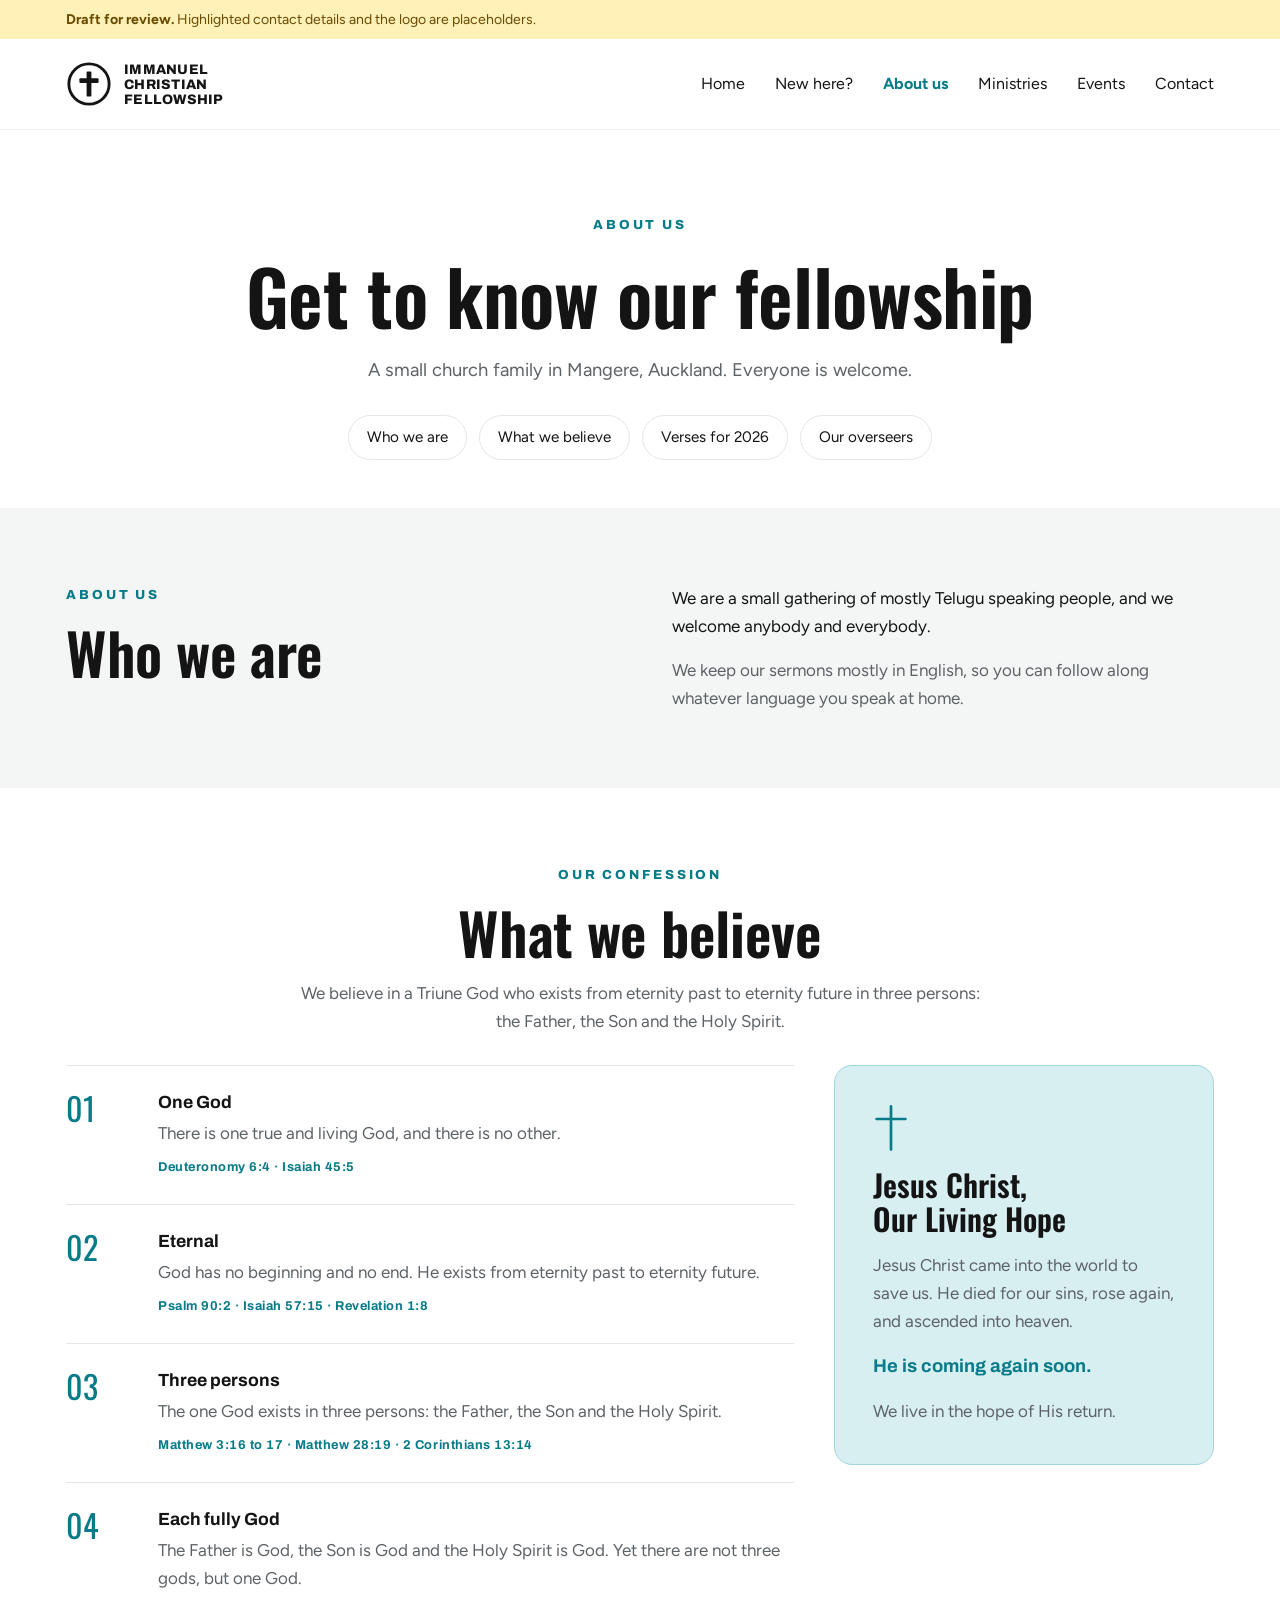
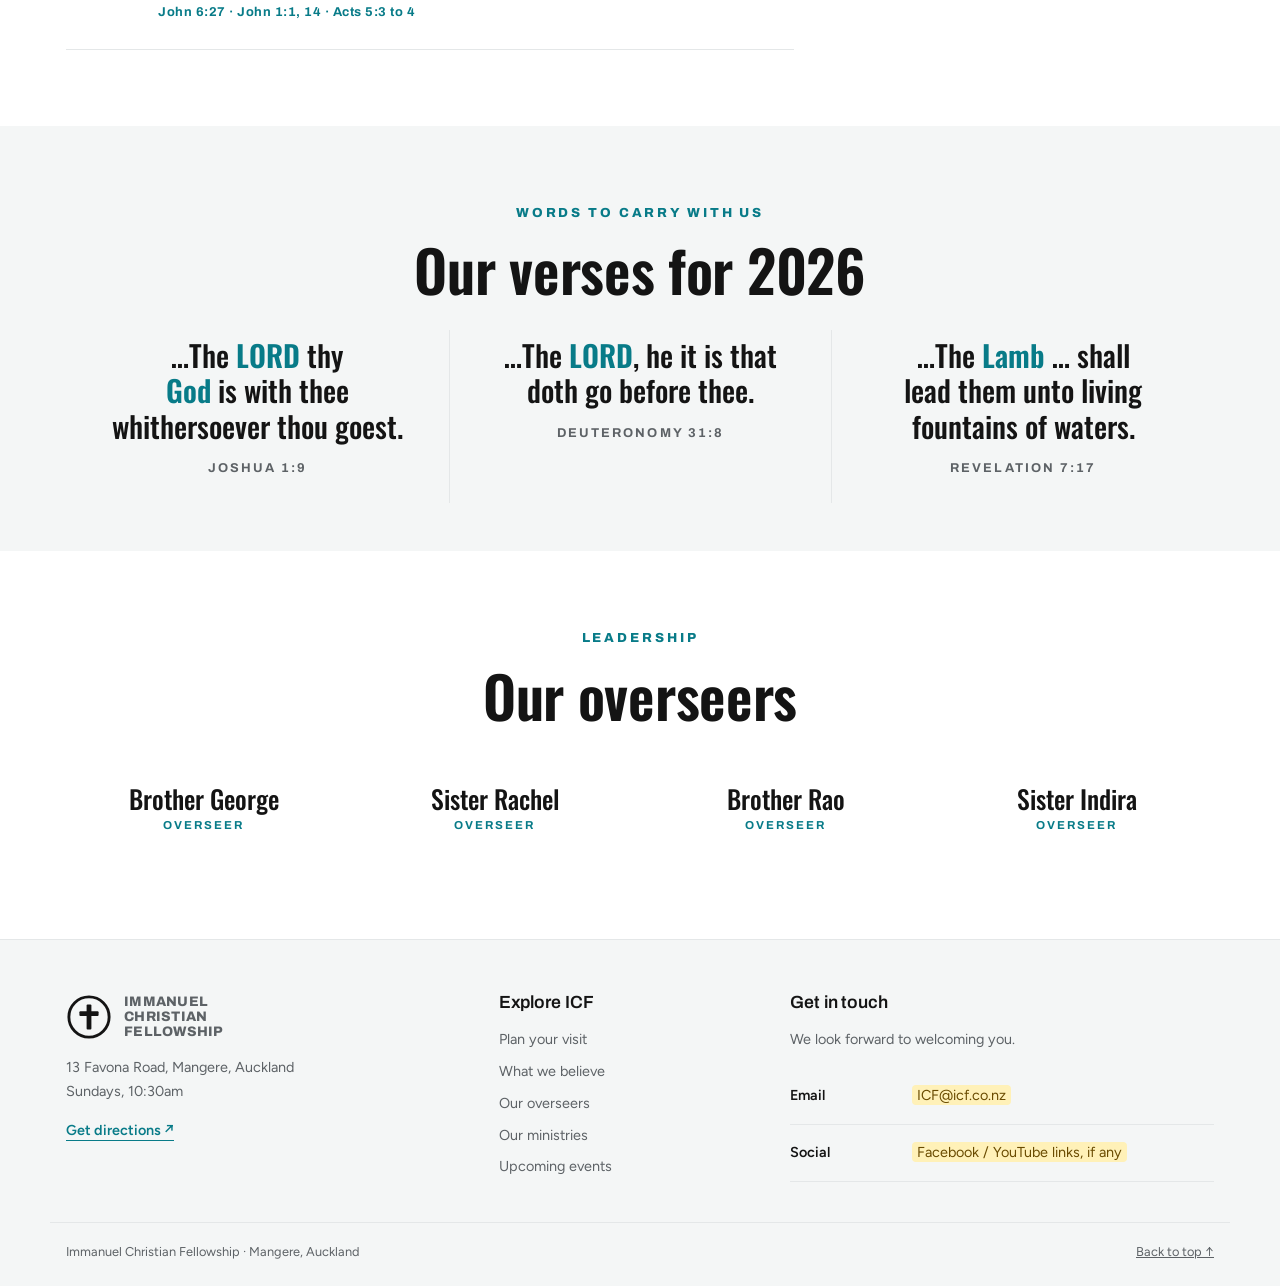
==== about.html @ ec0eaf8a "Split the site into five pages" ====
<!doctype html>
<html lang="en"><head><meta charset="utf-8"><meta name="viewport" content="width=device-width, initial-scale=1, viewport-fit=cover">
<meta name="robots" content="noindex, nofollow"><title>About us | Immanuel Christian Fellowship</title><meta name="description" content="Get to know Immanuel Christian Fellowship, our beliefs, our hope in Jesus Christ, and our overseers.">
<meta name="theme-color" content="#ffffff"><link rel="preconnect" href="https://fonts.googleapis.com">
<link rel="preconnect" href="https://fonts.gstatic.com" crossorigin>
<link rel="stylesheet" href="https://fonts.googleapis.com/css2?family=Oswald:wght@500;600&family=Archivo:wght@500;700;800&family=Figtree:wght@400;500;600&display=swap">
<link rel="stylesheet" href="assets/styles.css">
<script src="assets/site-config.js" defer></script><script src="assets/events.js" defer></script><script src="assets/site.js" defer></script>
</head><body id="top" data-page="about.html"><a class="skip-link" href="#main-content">Skip to content</a>
<div class="draft" data-draft><div class="wrap"><strong>Draft for review.</strong> Highlighted contact details and the logo are placeholders.</div></div>
<header class="site"><div class="wrap"><div class="bar"><a class="brand" href="index.html" aria-label="Immanuel Christian Fellowship home">
        <!-- EDIT: placeholder logo, replace with the church's real logo -->
        <svg viewBox="0 0 48 48" aria-hidden="true">
          <circle cx="24" cy="24" r="21" fill="none" stroke="#141414" stroke-width="3"/>
          <rect x="21.5" y="11" width="5" height="26" rx="1" fill="#141414"/>
          <rect x="14" y="18" width="20" height="5" rx="1" fill="#141414"/>
        </svg>
        <span class="wordmark">Immanuel<br>Christian<br>Fellowship</span>
      </a>
<nav class="main" aria-label="Main"><ul><li><a href="index.html">Home</a></li><li><a href="visit.html">New here?</a></li><li><a href="about.html" aria-current="page">About us</a></li><li><a href="ministries.html">Ministries</a></li><li><a href="events.html">Events</a></li><li><a href="#contact">Contact</a></li></ul></nav>
<button class="menu-btn" id="menu-btn" aria-expanded="false" aria-controls="mobile-nav" aria-label="Open menu"><span></span><span></span></button>
</div><nav class="mobile-nav" id="mobile-nav" aria-label="Mobile navigation" hidden><ul><li><a href="index.html">Home</a></li><li><a href="visit.html">New here?</a></li><li><a href="about.html" aria-current="page">About us</a></li><li><a href="ministries.html">Ministries</a></li><li><a href="events.html">Events</a></li><li><a href="#contact">Contact</a></li></ul></nav></div></header><main id="main-content" tabindex="-1"><section class="page-intro"><div class="wrap center"><span class="label">About us</span><h1>Get to know our fellowship</h1><p class="lede">A small church family in Mangere, Auckland. Everyone is welcome.</p><nav class="section-nav" aria-label="On this page"><a href="#about">Who we are</a><a href="#beliefs">What we believe</a><a href="#verses">Verses for 2026</a><a href="#overseers">Our overseers</a></nav></div></section><section class="block soft" id="about">
    <div class="wrap">
      <div class="split">
        <div class="head">
          <span class="label">About us</span>
          <h2>Who we are</h2>
        </div>
        <div class="stack">
          <p>We are a small gathering of mostly Telugu speaking people, and we welcome anybody and everybody.</p>
          <p class="muted">We keep our sermons mostly in English, so you can follow along whatever language you speak at home.</p>
        </div>
      </div>
    </div>
  </section><section class="block" id="beliefs">
    <div class="wrap">
      <div class="head center">
        <span class="label">Our confession</span>
        <h2>What we believe</h2>
        <p class="muted">We believe in a Triune God who exists from eternity past to eternity future in three persons: the Father, the Son and the Holy Spirit.</p>
      </div>
      <!-- EDIT: church leaders to review the wording and verses. Add further articles as new <li> items. -->
      <div class="beliefs-grid">
        <ol class="confession">
          <li><h3>One God</h3><p>There is one true and living God, and there is no other.</p><span class="refs">Deuteronomy 6:4 · Isaiah 45:5</span></li>
          <li><h3>Eternal</h3><p>God has no beginning and no end. He exists from eternity past to eternity future.</p><span class="refs">Psalm 90:2 · Isaiah 57:15 · Revelation 1:8</span></li>
          <li><h3>Three persons</h3><p>The one God exists in three persons: the Father, the Son and the Holy Spirit.</p><span class="refs">Matthew 3:16 to 17 · Matthew 28:19 · 2 Corinthians 13:14</span></li>
          <li><h3>Each fully God</h3><p>The Father is God, the Son is God and the Holy Spirit is God. Yet there are not three gods, but one God.</p><span class="refs">John 6:27 · John 1:1, 14 · Acts 5:3 to 4</span></li>
        </ol>
        <aside class="hope" aria-labelledby="hope-title">
          <svg viewBox="0 0 40 52" aria-hidden="true"><path d="M20 2v48M4 16h32" fill="none" stroke="currentColor" stroke-width="3" stroke-linecap="round"/></svg>
          <h3 id="hope-title">Jesus Christ, Our Living Hope</h3>
          <p>Jesus Christ came into the world to save us. He died for our sins, rose again, and ascended into heaven.</p>
          <p class="soon">He is coming again soon.</p>
          <p>We live in the hope of His return.</p>
        </aside>
      </div>
    </div>
  </section><section class="block verses soft" id="verses" aria-label="Verses for 2026">
    <div class="wrap">
      <div class="head center">
        <span class="label">Words to carry with us</span><h2>Our verses for 2026</h2>
      </div>
      <div class="verse-list">
        <figure class="verse">
          <blockquote>&hellip;The <strong>LORD</strong> thy <strong>God</strong> is with thee whithersoever thou goest.</blockquote>
          <figcaption>Joshua 1:9</figcaption>
        </figure>
        <figure class="verse">
          <blockquote>&hellip;The <strong>LORD</strong>, he it is that doth go before thee.</blockquote>
          <figcaption>Deuteronomy 31:8</figcaption>
        </figure>
        <figure class="verse">
          <blockquote>&hellip;The <strong>Lamb</strong> &hellip; shall lead them unto living fountains of waters.</blockquote>
          <figcaption>Revelation 7:17</figcaption>
        </figure>
      </div>
    </div>
  </section><section class="block" id="overseers">
    <div class="wrap">
      <div class="head center">
        <span class="label">Leadership</span>
        <h2>Our overseers</h2>
      </div>
      <ul class="people">
        <li><span class="name">Brother George</span><span class="role">Overseer</span></li>
        <li><span class="name">Sister Rachel</span><span class="role">Overseer</span></li>
        <li><span class="name">Brother Rao</span><span class="role">Overseer</span></li>
        <li><span class="name">Sister Indira</span><span class="role">Overseer</span></li>
      </ul>
    </div>
  </section></main><footer class="site-footer" id="contact"><div class="wrap footer-grid">
<div class="stack"><a class="brand" href="index.html" aria-label="Immanuel Christian Fellowship home">
        <!-- EDIT: placeholder logo, replace with the church's real logo -->
        <svg viewBox="0 0 48 48" aria-hidden="true">
          <circle cx="24" cy="24" r="21" fill="none" stroke="#141414" stroke-width="3"/>
          <rect x="21.5" y="11" width="5" height="26" rx="1" fill="#141414"/>
          <rect x="14" y="18" width="20" height="5" rx="1" fill="#141414"/>
        </svg>
        <span class="wordmark">Immanuel<br>Christian<br>Fellowship</span>
      </a><p class="muted">13 Favona Road, Mangere, Auckland<br>Sundays, 10:30am</p><a class="text-link" href="https://www.google.com/maps/search/?api=1&amp;query=13+Favona+Road+Mangere+Auckland" target="_blank" rel="noopener">Get directions <span aria-hidden="true">↗</span></a></div>
<div class="stack"><h2 class="footer-title">Explore ICF</h2><ul class="footer-links"><li><a href="visit.html">Plan your visit</a></li><li><a href="about.html#beliefs">What we believe</a></li><li><a href="about.html#overseers">Our overseers</a></li><li><a href="ministries.html">Our ministries</a></li><li><a href="events.html">Upcoming events</a></li></ul></div>
<div class="stack"><h2 class="footer-title">Get in touch</h2><p class="muted">We look forward to welcoming you.</p><dl class="info contact-info"><div><dt>Email</dt><dd data-contact-email><em class="ph">ICF@icf.co.nz</em></dd></div><div data-social-row><dt>Social</dt><dd data-contact-social><em class="ph">Facebook / YouTube links, if any</em></dd></div></dl></div>
</div><div class="wrap footer-bottom"><span>Immanuel Christian Fellowship · Mangere, Auckland</span><a href="#top">Back to top ↑</a></div></footer></body></html>
---- assets/styles.css ----
/* Layout: airy white page, centred headlines in a tall condensed face, black pill buttons, staggered photo tiles under the hero. Light-only by choice. */
:root {
  color-scheme: light;
  --bg: #ffffff;
  --soft: #f4f6f6;
  --ink: #141414;
  --muted: #5d6266;
  --line: #e4e7e8;
  --teal: #1597a8;
  --teal-soft: #d8eff2;
  --ph-bg: #fff1b8;
  --ph-ink: #6a4b00;
  --display: "Oswald", "Arial Narrow", "Roboto Condensed", sans-serif;
  --label: "Archivo", "Segoe UI", system-ui, sans-serif;
  --body: "Figtree", system-ui, -apple-system, "Segoe UI", Roboto, sans-serif;
}

* { box-sizing: border-box; }
html { scroll-behavior: smooth; }
@media (prefers-reduced-motion: reduce) { html { scroll-behavior: auto; } }
body { margin: 0; background: var(--bg); color: var(--ink); font-family: var(--body); font-size: 17px; line-height: 1.65; }
a { color: inherit; }
a:focus-visible, button:focus-visible { outline: 3px solid var(--teal); outline-offset: 3px; border-radius: 6px; }

.wrap { max-width: 1180px; margin: 0 auto; padding-left: max(16px, env(safe-area-inset-left, 0px)); padding-right: max(16px, env(safe-area-inset-right, 0px)); }
h1, h2, h3 { font-family: var(--display); font-weight: 600; line-height: 1.05; letter-spacing: -0.005em; text-wrap: balance; margin: 0; }
h2 { font-size: clamp(2.3rem, 5vw, 3.6rem); }
h3 { font-family: var(--label); font-weight: 700; font-size: 1.1rem; letter-spacing: 0; line-height: 1.3; }
p { margin: 0; max-width: 62ch; }
.label { font-family: var(--label); font-weight: 800; font-size: 0.82rem; letter-spacing: 0.22em; text-transform: uppercase; color: var(--teal); }
.muted { color: var(--muted); }
.center { text-align: center; justify-items: center; }
.center p { margin-inline: auto; }

.ph { background: var(--ph-bg); color: var(--ph-ink); padding: 0.05em 0.35em; border-radius: 4px; font-style: normal; }
.draft { background: var(--ph-bg); color: var(--ph-ink); font-size: 0.88rem; }
.draft .wrap { padding-block: 8px; }

/* Header */
header.site { background: var(--bg); position: sticky; top: env(safe-area-inset-top, 0px); z-index: 20; }
body::before { content: ""; position: fixed; inset: 0 0 auto; height: env(safe-area-inset-top, 0px); z-index: 30; background: var(--bg); }
.bar { display: grid; grid-template-columns: auto 1fr auto; align-items: center; gap: 20px; padding-block: 22px; }
.brand { display: flex; align-items: center; gap: 12px; text-decoration: none; }
.brand svg { width: 46px; height: 46px; flex-shrink: 0; }
.wordmark { font-family: var(--label); font-weight: 800; font-size: 0.86rem; line-height: 1.1; letter-spacing: 0.02em; text-transform: uppercase; }
nav.main ul { list-style: none; margin: 0; padding: 0; display: flex; justify-content: center; gap: 36px; font-size: 1rem; }
nav.main a { text-decoration: none; }
nav.main a:hover, nav.main a[aria-current="page"] { color: var(--teal); }
.menu-btn { display: none; width: 44px; height: 44px; border: 0; background: transparent; cursor: pointer; border-radius: 8px; }
.menu-btn span { display: block; height: 2px; background: var(--ink); margin: 6px auto; border-radius: 2px; }
.menu-btn span:first-child { width: 24px; }
.menu-btn span:last-child { width: 16px; margin-left: 10px; }
.mobile-nav ul { list-style: none; margin: 0; padding: 0 0 16px; display: grid; gap: 4px; }
.mobile-nav a { display: block; padding: 10px 0; text-decoration: none; font-size: 1.1rem; border-bottom: 1px solid var(--line); }
@media (max-width: 860px) {
  nav.main { display: none; }
  .bar { grid-template-columns: 1fr auto; }
  .menu-btn { display: block; }
}

/* Hero */
.hero .wrap { padding-block: clamp(48px, 9vw, 110px) clamp(40px, 6vw, 72px); display: grid; gap: 26px; }
.hero h1 { font-size: clamp(2.8rem, 7.4vw, 5.6rem); max-width: 17ch; }
.hero .lede { font-size: 1.25rem; color: var(--muted); }
.pill { display: inline-block; padding: 15px 34px; border-radius: 999px; background: var(--ink); color: #ffffff; font-family: var(--label); font-weight: 700; font-size: 0.92rem; letter-spacing: 0.04em; text-transform: uppercase; text-decoration: none; }
.pill:hover { background: #333; }
.pill.light { background: transparent; color: var(--ink); box-shadow: inset 0 0 0 2px var(--ink); }

/* Staggered photo strip */
.strip { overflow: hidden; }
.tiles { display: grid; grid-template-columns: repeat(4, minmax(0, 1fr)); gap: clamp(12px, 2.2vw, 28px); align-items: start; margin-inline: -3%; }
.tile { margin: 0; aspect-ratio: 4 / 3; max-width: 100%; border-radius: 14px; overflow: hidden; background: var(--soft); }
.tile img { display: block; width: 100%; height: 100%; object-fit: cover; }
.tile:nth-child(2) { margin-top: 14%; }
.tile:nth-child(3) { margin-top: 6%; }
.tile:nth-child(4) { margin-top: 18%; }
@media (max-width: 700px) {
  .tiles { grid-template-columns: repeat(2, minmax(0, 1fr)); margin-inline: 0; padding-inline: max(16px, env(safe-area-inset-left, 0px)) max(16px, env(safe-area-inset-right, 0px)); }
  .tile:nth-child(2) { margin-top: 12%; }
  .tile:nth-child(3) { margin-top: 0; }
  .tile:nth-child(4) { margin-top: 12%; }
}

/* Sections */
section.block .wrap { padding-block: clamp(64px, 9vw, 112px); display: grid; gap: 36px; }
section.soft { background: var(--soft); }
.head { display: grid; gap: 16px; }

.times { display: grid; grid-template-columns: repeat(auto-fit, minmax(220px, 1fr)); border-top: 1px solid var(--line); border-bottom: 1px solid var(--line); }
.times > div { padding: 26px 8px; display: grid; gap: 4px; text-align: center; }
.times > div + div { border-left: 1px solid var(--line); }
@media (max-width: 700px) { .times > div + div { border-left: 0; border-top: 1px solid var(--line); } }
.times .value { font-family: var(--display); font-weight: 500; font-size: 1.8rem; line-height: 1.2; }
.times .label { font-size: 0.72rem; }

/* Confession */
ol.confession { list-style: none; margin: 0; padding: 0; counter-reset: art; border-top: 1px solid var(--line); }
ol.confession li { counter-increment: art; display: grid; grid-template-columns: 72px minmax(0, 1fr); gap: 4px 20px; padding-block: 26px; border-bottom: 1px solid var(--line); }
ol.confession li::before { content: counter(art, decimal-leading-zero); grid-row: span 2; font-family: var(--display); font-size: 2rem; line-height: 1; color: var(--teal); font-variant-numeric: tabular-nums; }
ol.confession p { color: var(--muted); }

/* Overseers */
.people { list-style: none; margin: 0; padding: 0; display: grid; grid-template-columns: repeat(auto-fit, minmax(240px, 1fr)); gap: 16px; }
.people li { background: var(--bg); border-radius: 14px; padding: 28px 24px; display: grid; gap: 2px; text-align: center; }
.people .name { font-family: var(--display); font-weight: 500; font-size: 1.6rem; line-height: 1.2; }
.people .role { font-family: var(--label); font-weight: 700; font-size: 0.72rem; letter-spacing: 0.18em; text-transform: uppercase; color: var(--teal); }

/* Ministries */
.cards { display: grid; grid-template-columns: repeat(auto-fit, minmax(250px, 1fr)); gap: 20px; }
.card { display: grid; gap: 12px; align-content: start; }
.card .img { aspect-ratio: 4 / 3; max-width: 100%; border-radius: 14px; background: var(--soft); display: grid; place-items: end start; padding: 12px; font-size: 0.82rem; color: var(--muted); }
.card p { color: var(--muted); font-size: 0.97rem; }
.callout { background: var(--teal-soft); border-radius: 18px; padding: clamp(24px, 4vw, 40px); display: grid; gap: 12px; }

.split { display: grid; grid-template-columns: repeat(auto-fit, minmax(300px, 1fr)); gap: 32px 64px; align-items: start; }
.split > * { min-width: 0; }
dl.info { margin: 0; display: grid; }
dl.info div { display: grid; grid-template-columns: 110px minmax(0, 1fr); gap: 12px; padding-block: 16px; border-bottom: 1px solid var(--line); }
dl.info dt { font-weight: 600; }
dl.info dd { margin: 0; color: var(--muted); overflow-wrap: anywhere; }

footer { border-top: 1px solid var(--line); font-size: 0.9rem; color: var(--muted); }
footer .wrap { padding-block: 36px 110px; display: flex; justify-content: space-between; align-items: center; gap: 16px; flex-wrap: wrap; }

/* Floating visit prompt */
.float { position: fixed; right: calc(20px + env(safe-area-inset-right, 0px)); bottom: calc(20px + env(safe-area-inset-bottom, 0px)); z-index: 15; display: flex; align-items: center; gap: 12px; text-decoration: none; }
.float .bubble { background: var(--bg); border-radius: 999px; padding: 10px 22px; box-shadow: 0 6px 24px rgba(20, 20, 20, 0.14); display: grid; line-height: 1.25; }
.float .bubble strong { font-weight: 600; }
.float .bubble span { font-size: 0.85rem; color: var(--muted); }
.float .dot { width: 58px; height: 58px; border-radius: 50%; background: var(--teal); display: grid; place-items: center; box-shadow: 0 6px 24px rgba(21, 151, 168, 0.35); }
.float .dot svg { width: 26px; height: 26px; }
@media (max-width: 520px) { .float .bubble { display: none; } }

/* Content additions */
.times .sub { font-size: 0.92rem; color: var(--muted); }
.center-text { text-align: center; margin-inline: auto; }
.note { font-size: 0.92rem; }
.stack { display: grid; gap: 16px; min-width: 0; }
ol.confession .refs { grid-column: 2; font-family: var(--label); font-weight: 700; font-size: 0.8rem; letter-spacing: 0.04em; color: var(--teal); margin-top: 6px; }
ol.confession li::before { grid-row: span 3; }
.cards .card { border: 1px solid var(--line); border-radius: 14px; padding: 24px; gap: 8px; }
.card .when { font-family: var(--label); font-weight: 700; font-size: 0.72rem; letter-spacing: 0.16em; text-transform: uppercase; color: var(--teal); }
img.building { display: block; width: 100%; max-width: 100%; height: auto; aspect-ratio: 547 / 156; object-fit: cover; border-radius: 14px; }
.cards { grid-template-columns: repeat(auto-fit, minmax(300px, 1fr)); }
.people { grid-template-columns: repeat(auto-fit, minmax(200px, 1fr)); }

/* Ministries dropdown */
.dd { position: relative; }
.dd-btn { font: inherit; color: inherit; background: none; border: 0; padding: 0; cursor: pointer; display: inline-flex; align-items: center; gap: 6px; }
.dd-btn:hover, .dd-btn[aria-expanded="true"] { color: var(--teal); }
.dd-btn svg { width: 12px; height: 12px; transition: transform 0.15s; }
.dd-btn[aria-expanded="true"] svg { transform: rotate(180deg); }
nav.main .dd-menu { position: absolute; top: calc(100% + 14px); left: 50%; transform: translateX(-50%); display: grid; gap: 2px; width: max-content; max-width: 320px; padding: 8px; background: var(--bg); border: 1px solid var(--line); border-radius: 14px; box-shadow: 0 12px 32px rgba(20, 20, 20, 0.12); }
nav.main .dd-menu[hidden] { display: none; }
nav.main .dd-menu a { display: block; padding: 10px 14px; border-radius: 10px; }
nav.main .dd-menu a:hover { background: var(--soft); color: var(--ink); }
.mobile-group { display: block; padding: 14px 0 4px; font-family: var(--label); font-weight: 800; font-size: 0.72rem; letter-spacing: 0.18em; text-transform: uppercase; color: var(--teal); }
.mobile-nav a.sub { padding-left: 14px; }
@media (prefers-reduced-motion: reduce) { .dd-btn svg { transition: none; } }

/* Global ministries */
.global { display: grid; grid-template-columns: repeat(auto-fit, minmax(300px, 1fr)); gap: 20px; }
.partner { background: var(--bg); border-radius: 18px; padding: clamp(24px, 4vw, 40px); display: grid; gap: 12px; align-content: start; justify-items: start; min-width: 0; }
.partner h3 { font-family: var(--display); font-weight: 600; font-size: 1.9rem; line-height: 1.1; }
.pill.disabled { cursor: default; box-shadow: inset 0 0 0 2px var(--line); }

/* Verses */
section.verses .wrap { padding-block: clamp(56px, 8vw, 96px) 0; }
.verse-list { display: grid; grid-template-columns: repeat(auto-fit, minmax(280px, 1fr)); gap: 0; }
.verse { margin: 0; padding: 8px clamp(16px, 3vw, 36px) 24px; display: grid; gap: 14px; align-content: start; text-align: center; min-width: 0; }
.verse + .verse { border-left: 1px solid var(--line); }
@media (max-width: 960px) { .verse + .verse { border-left: 0; border-top: 1px solid var(--line); padding-top: 28px; } }
.verse blockquote { margin: 0; font-family: var(--display); font-weight: 500; font-size: clamp(1.6rem, 2.6vw, 2.1rem); line-height: 1.2; text-wrap: balance; }
.verse blockquote strong { font-weight: 600; color: var(--teal); }
.verse figcaption { font-family: var(--label); font-weight: 700; font-size: 0.8rem; letter-spacing: 0.16em; text-transform: uppercase; color: var(--muted); }

/* Events */
section.events .wrap { padding-top: 0; }
.event-list { list-style: none; margin: 0; padding: 0; display: grid; border-top: 1px solid var(--line); }
.event { display: grid; grid-template-columns: 84px minmax(0, 1fr); gap: 20px; align-items: center; padding-block: 18px; border-bottom: 1px solid var(--line); }
.event .date { width: 84px; height: 84px; border-radius: 14px; background: var(--teal-soft); display: grid; place-content: center; text-align: center; line-height: 1.05; font-variant-numeric: tabular-nums; }
.event .date .d { font-family: var(--label); font-weight: 700; font-size: 0.7rem; letter-spacing: 0.14em; text-transform: uppercase; color: var(--teal); }
.event .date .n { font-family: var(--display); font-weight: 600; font-size: 2rem; }
.event .date .m { font-family: var(--label); font-weight: 700; font-size: 0.7rem; letter-spacing: 0.14em; text-transform: uppercase; color: var(--muted); }
.event .ev { display: grid; gap: 2px; min-width: 0; }
.event .ev h3 { font-size: 1.15rem; }
.event .ev p { color: var(--muted); font-size: 0.97rem; }
@media (max-width: 520px) { .event { grid-template-columns: 64px minmax(0, 1fr); gap: 14px; } .event .date { width: 64px; height: 64px; } .event .date .n { font-size: 1.5rem; } }

/* Beliefs layout + hope card */
.beliefs-grid { display: grid; grid-template-columns: minmax(0, 1fr) minmax(280px, 380px); gap: 40px; align-items: start; }
@media (max-width: 900px) { .beliefs-grid { grid-template-columns: minmax(0, 1fr); } }
.hope { background: var(--teal-soft); border: 1px solid #9fd6de; border-radius: 18px; padding: clamp(24px, 3vw, 40px); display: grid; gap: 16px; align-content: start; position: sticky; top: calc(110px + env(safe-area-inset-top, 0px)); }
@media (max-width: 900px) { .hope { position: static; } }
.hope svg { width: 36px; height: 48px; color: var(--teal); }
.hope h3 { font-family: var(--display); font-weight: 600; font-size: 1.9rem; line-height: 1.1; }
.hope p { color: var(--muted); }
.hope p.soon { font-family: var(--label); font-weight: 700; font-size: 1.15rem; color: var(--teal); }

/* Worship videos */
.video { position: relative; width: 100%; max-width: 900px; margin-inline: auto; aspect-ratio: 16 / 9; border-radius: 18px; overflow: hidden; background: var(--soft); }
.video iframe { position: absolute; inset: 0; width: 100%; height: 100%; border: 0; }
.video-fallback { display: grid; place-content: center; gap: 10px; text-align: center; padding: 24px; height: 100%; color: var(--muted); }
.center-btn { display: flex; justify-content: center; }

.special-list { list-style: none; margin: 0; padding: 0; display: grid; gap: 14px; }
.special-list li { display: grid; gap: 2px; }

/* Multipage layout: shared presentation and responsive navigation. */
:root { --teal: #087b88; --footer-space: 54px; }
[hidden] { display: none !important; }
html { scroll-padding-top: 100px; }
section[id], article[id], footer[id], .callout[id] { scroll-margin-top: 0; }
.skip-link { position: fixed; left: 16px; top: -80px; z-index: 99; padding: 12px 20px; background: var(--ink); color: white; }
.skip-link:focus { top: 12px; }
main:focus { outline: none; }
header.site { border-bottom: 1px solid #f0f2f2; }
.bar { grid-template-columns: auto 1fr; }
nav.main ul { justify-content: flex-end; gap: 30px; }
nav.main a { padding-block: 10px; }
nav.main a[aria-current="page"], .mobile-nav a[aria-current="page"] { font-weight: 700; color: var(--teal); }
.hero .wrap { padding-block: clamp(40px,6vw,76px) 48px; gap: 20px; }
.hero h1 { font-size: clamp(2.65rem,6.3vw,5rem); max-width: 18ch; }
.hero-address { color: var(--muted); font-size: 1rem; margin-top: -10px; }
.tiles { margin-inline: 0; gap: 18px; padding-inline: 18px; }
section.block .wrap { padding-block: clamp(48px,6vw,76px); gap: 30px; }
.page-intro .wrap { display: grid; gap: 20px; padding-block: clamp(42px,7vw,84px) 48px; }
.page-intro h1 { font-size: clamp(2.8rem,6vw,4.7rem); }
.page-intro .lede { font-size: 1.15rem; color: var(--muted); }
.section-nav { display: flex; justify-content: center; flex-wrap: wrap; gap: 8px 12px; margin-top: 10px; }
.section-nav a { border: 1px solid var(--line); border-radius: 999px; padding: 9px 18px; font-size: .95rem; text-decoration: none; }
.section-nav a:hover { background: var(--soft); border-color: var(--teal); }
.section-heading { display: flex; justify-content: space-between; align-items: end; flex-wrap: wrap; gap: 24px; }
.text-link { color: var(--teal); font-weight: 600; text-decoration-thickness: 1px; text-underline-offset: 5px; width: fit-content; }
.text-link:hover { text-decoration-thickness: 2px; }
.actions { display: flex; align-items: center; gap: 18px; flex-wrap: wrap; }
.join-panel { display: grid; grid-template-columns: 1.1fr 1fr; gap: 32px 64px; border: 1px solid var(--line); border-radius: 18px; padding: clamp(24px,4vw,42px); }
.visit-time { font: 500 clamp(1.7rem,3vw,2.3rem)/1.2 var(--display); }
.join-panel .stack { border-left: 1px solid var(--line); padding-left: 40px; }
.cards,.global { grid-template-columns: repeat(auto-fit,minmax(min(100%,300px),1fr)); }
.split { grid-template-columns: repeat(auto-fit,minmax(min(100%,300px),1fr)); }
.preview-cards .card { background: var(--soft); border-color: transparent; padding: 28px; }
.preview-cards .card h3 { font-family: var(--display); font-size: 1.7rem; }
.preview-cards .text-link { margin-top: 12px; }
.times { grid-template-columns: repeat(3,minmax(0,1fr)); }
.verse-list { grid-template-columns: repeat(3,minmax(0,1fr)); }
.verse blockquote { font-size: clamp(1.45rem,2.3vw,1.85rem); }
section.verses .wrap { padding-bottom: 48px; }
.verse + .verse { border-left: 1px solid var(--line); border-top: 0; }
.hope { top: 120px; }
.event-content > .wrap { padding-top: 8px !important; }
.event .ev a { margin-top: 5px; font-size: .9rem; }
.event .date time { display: grid; gap: 4px; }
.event .badge { font-size: .7rem; color: var(--teal); text-transform: uppercase; font-weight: 700; letter-spacing: .08em; }
.special h2 { font-size: 2.2rem; }
.special-list { gap: 22px; }
.site-footer { background: var(--soft); }
.site-footer .footer-grid { display: grid; grid-template-columns: 1.1fr .7fr 1.2fr; gap: 44px; align-items: start; padding-block: var(--footer-space) 40px; }
.footer-title { font-family: var(--label); font-size: 1.1rem; color: var(--ink); }
.footer-links { list-style: none; padding: 0; margin: 0; display: grid; gap: 8px; }
.footer-links a { text-decoration: none; }
.footer-links a:hover { color: var(--teal); text-decoration: underline; }
.contact-info div { grid-template-columns: 52px minmax(0,1fr); padding-block: 10px; }
.contact-info dt { color: var(--ink); }
.site-footer .footer-bottom { padding-block: 18px 24px; border-top: 1px solid var(--line); font-size: .8rem; }
.mobile-nav { max-height: calc(100dvh - 100px); overflow-y: auto; }
@media (min-width: 861px) { .mobile-nav { display:none !important; } }
@media (max-width: 1000px) { nav.main ul { gap: 18px; } .site-footer .footer-grid { gap: 24px; } }
@media (max-width: 860px) {
 .js .bar { grid-template-columns: 1fr auto; }
 .js .menu-btn { display: block; }
 html:not(.js) .menu-btn { display: none; }
 html:not(.js) .bar { display: flex; flex-wrap: wrap; }
 html:not(.js) nav.main { display: block; width:100%; }
 html:not(.js) nav.main ul { justify-content: start; flex-wrap:wrap; gap: 8px 20px; }
 .site-footer .footer-grid { grid-template-columns: 1fr 1fr; }
 .site-footer .footer-grid > :last-child { grid-column: 1/-1; }
 .hope { position: static; }
 .verse-list { grid-template-columns: 1fr; }
 .verse + .verse { border-left:0; border-top:1px solid var(--line); padding-top:24px; }
}
@media (max-width: 700px) {
 .join-panel { grid-template-columns: 1fr; }
 .join-panel .stack { padding: 24px 0 0; border-left:0; border-top:1px solid var(--line); }
 .times { grid-template-columns: 1fr; }
 .tiles { gap: 12px; padding-inline:16px; }
 .site-footer .footer-grid { grid-template-columns: 1fr; gap: 32px; }
 .site-footer .footer-grid > :last-child { grid-column: auto; }
 .bar { padding-block: 16px; }
 .section-heading { align-items: start; }
 .page-intro .wrap { gap: 16px; }
 .section-nav { gap: 8px; }
 .section-nav a { font-size: .85rem; padding: 8px 13px; }
 ol.confession li { grid-template-columns: 38px minmax(0,1fr); gap: 8px 12px; }
 .beliefs-grid { gap: 28px; }
 .pill { padding: 14px 24px; font-size:.84rem; }
 .hero h1 { font-size: clamp(2.4rem,10.5vw,3.5rem); }
}
@media (prefers-reduced-motion: reduce) { *,*::before,*::after { scroll-behavior: auto !important; } }
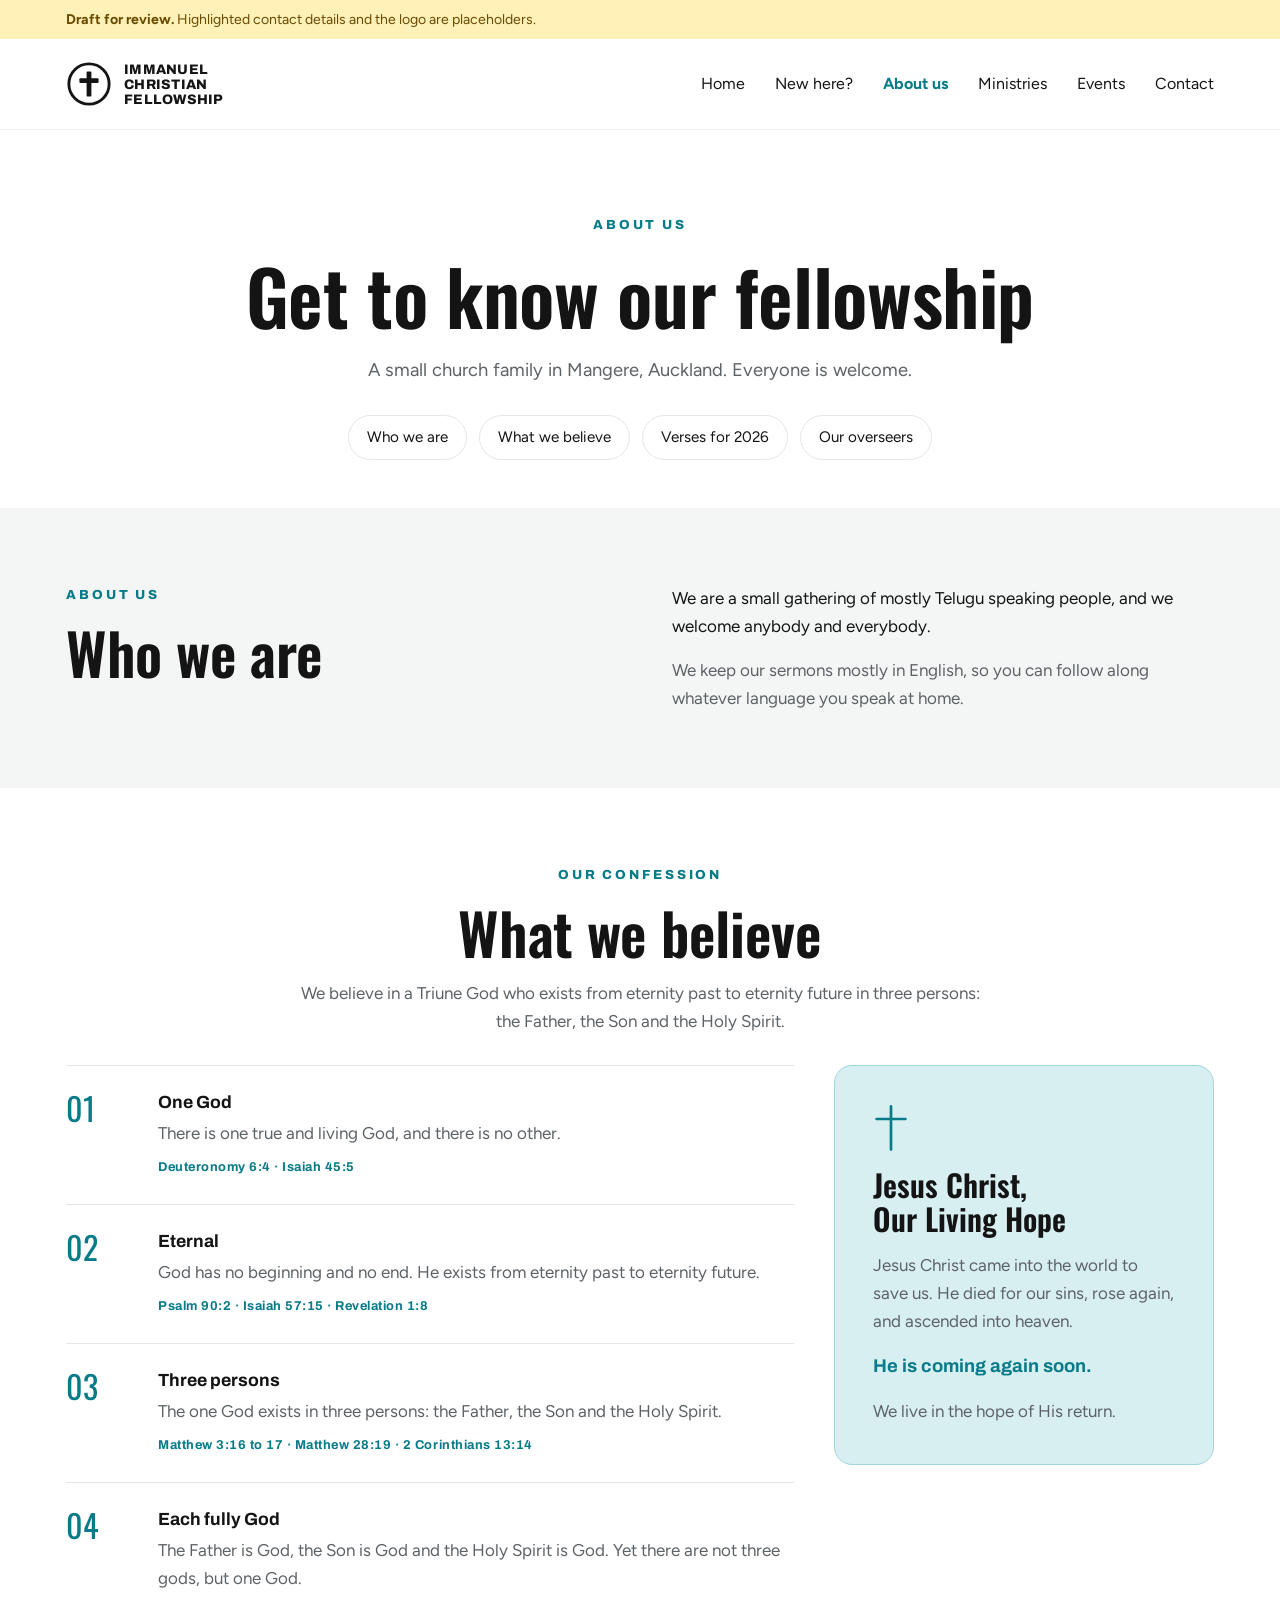
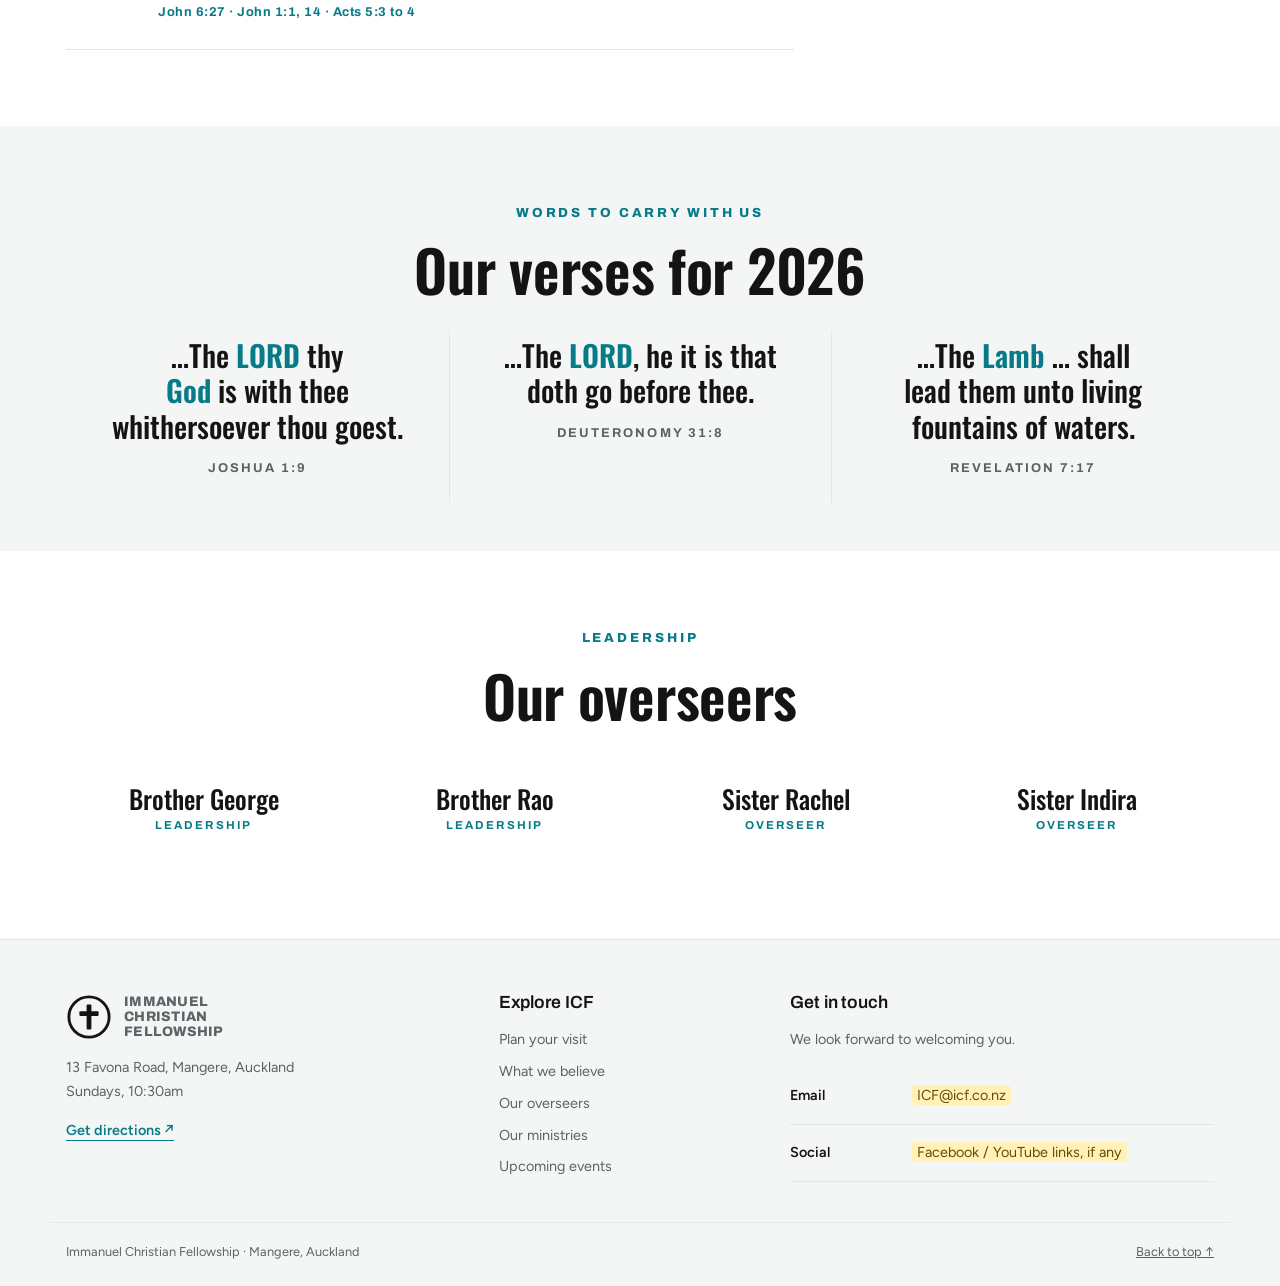
==== commit 069b5ae4: "modified overseer section" ====
--- a/about.html
+++ b/about.html
@@ -83,9 +83,9 @@
         <h2>Our overseers</h2>
       </div>
       <ul class="people">
-        <li><span class="name">Brother George</span><span class="role">Overseer</span></li>
+        <li><span class="name">Brother George</span><span class="role">Leadership</span></li>
+        <li><span class="name">Brother Rao</span><span class="role">Leadership</span></li>
         <li><span class="name">Sister Rachel</span><span class="role">Overseer</span></li>
-        <li><span class="name">Brother Rao</span><span class="role">Overseer</span></li>
         <li><span class="name">Sister Indira</span><span class="role">Overseer</span></li>
       </ul>
     </div>
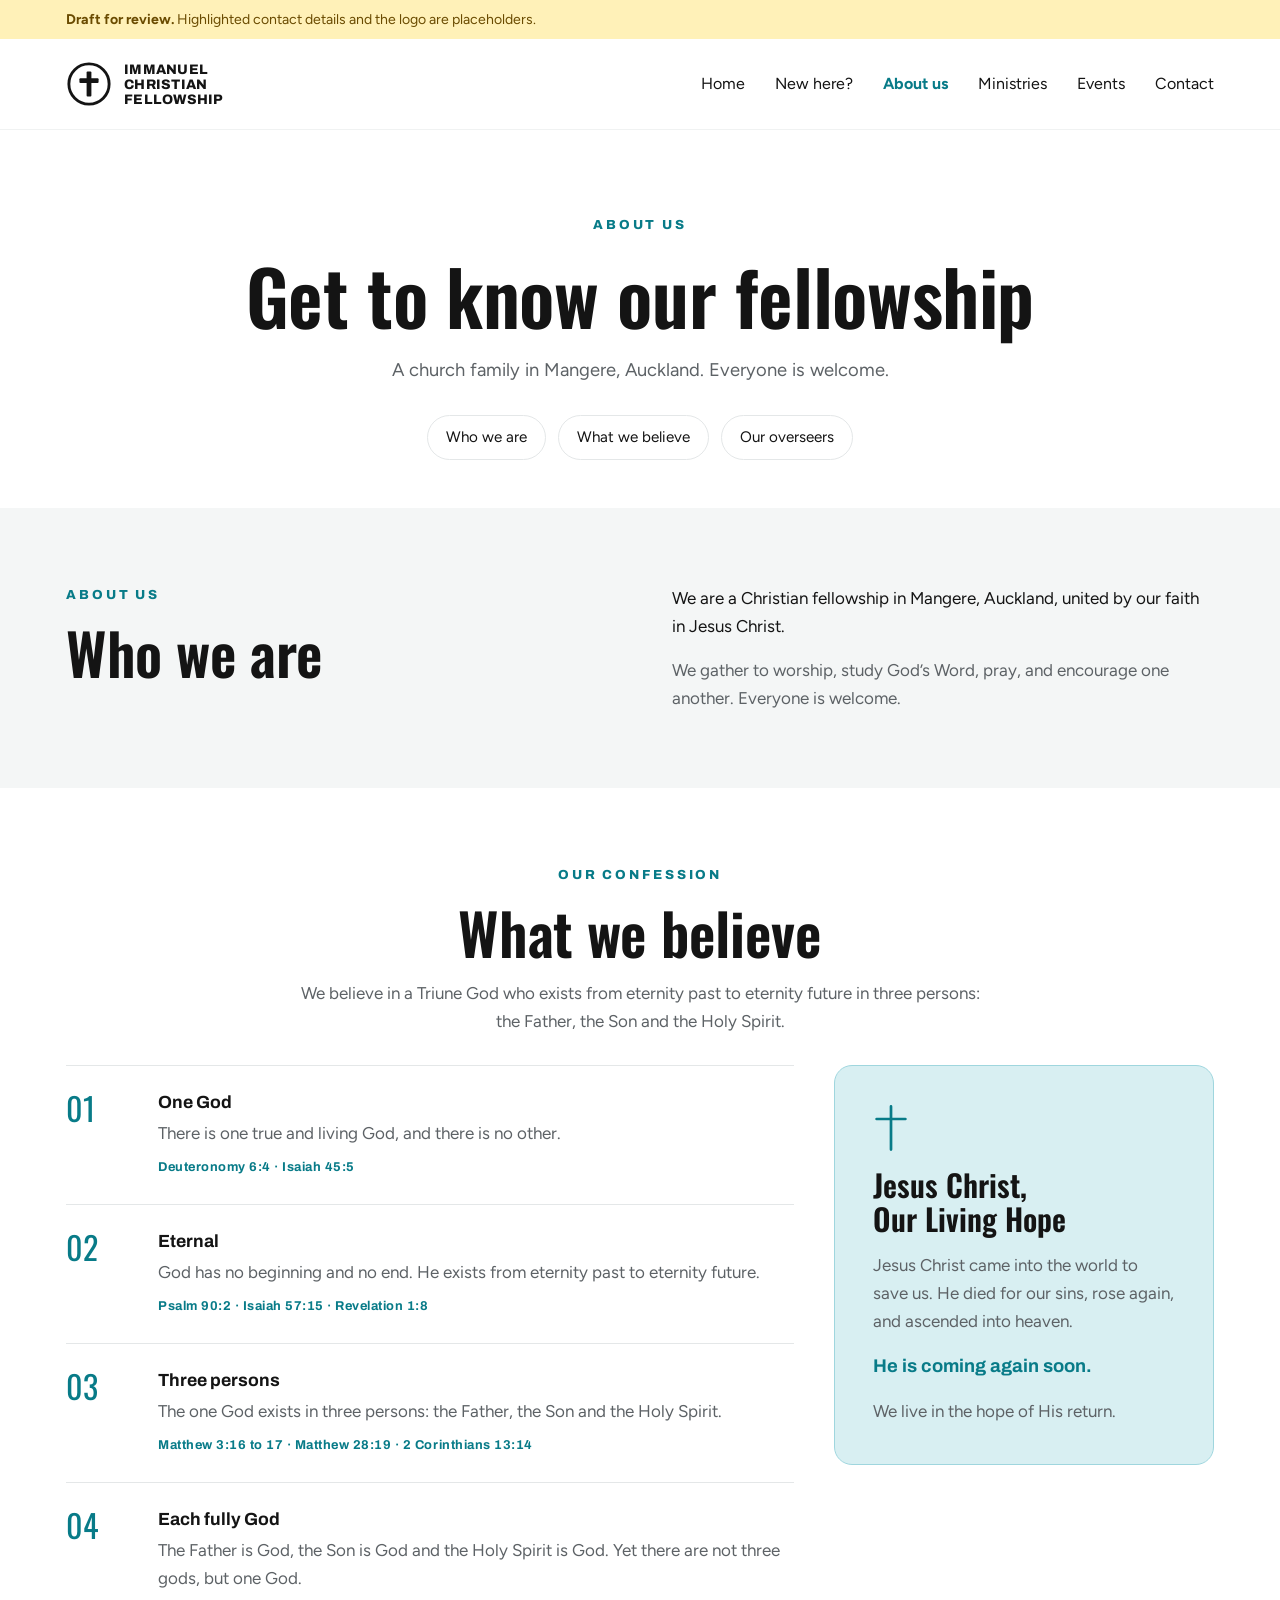
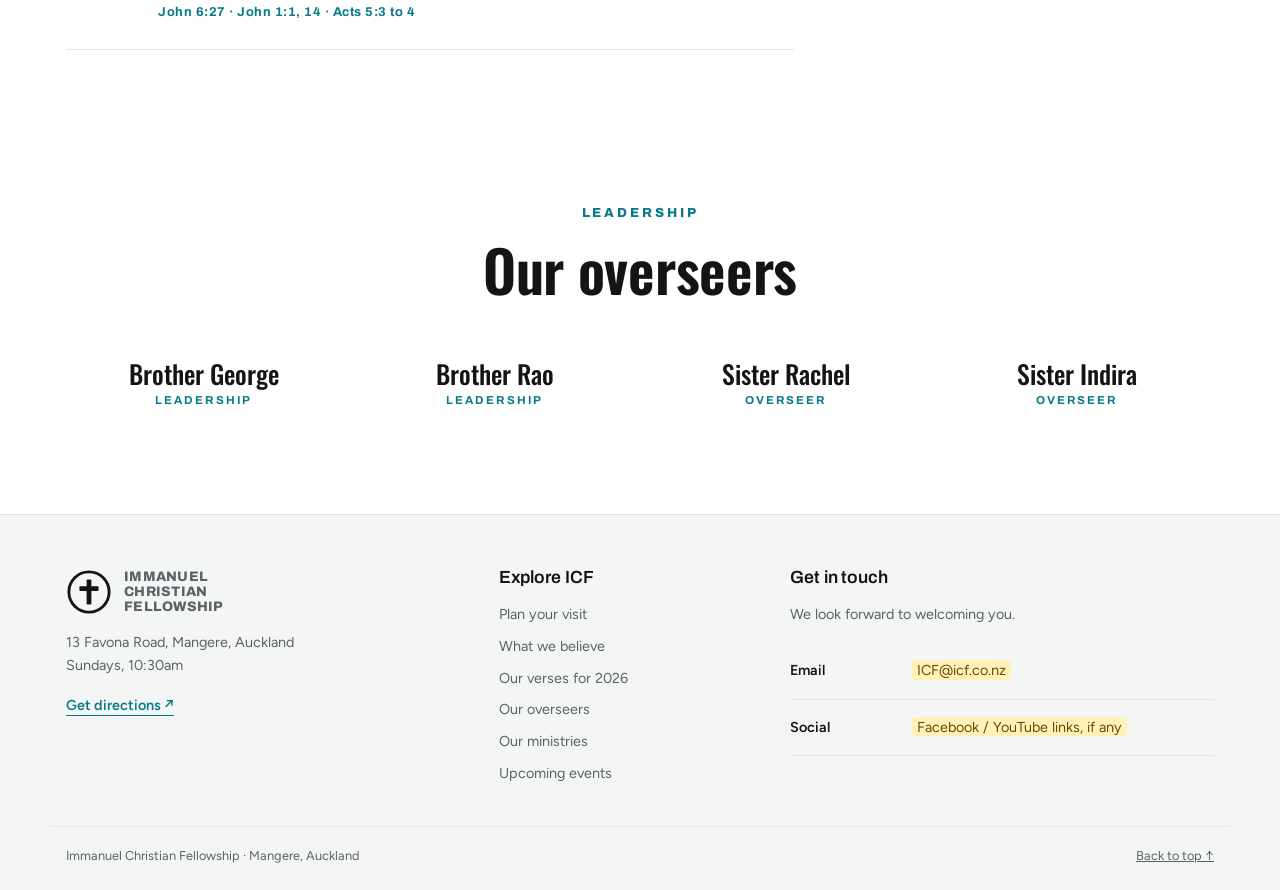
==== commit d49851b9: "added Bible verses to index page and reordered pages" ====
--- a/about.html
+++ b/about.html
@@ -19,7 +19,7 @@
       </a>
 <nav class="main" aria-label="Main"><ul><li><a href="index.html">Home</a></li><li><a href="visit.html">New here?</a></li><li><a href="about.html" aria-current="page">About us</a></li><li><a href="ministries.html">Ministries</a></li><li><a href="events.html">Events</a></li><li><a href="#contact">Contact</a></li></ul></nav>
 <button class="menu-btn" id="menu-btn" aria-expanded="false" aria-controls="mobile-nav" aria-label="Open menu"><span></span><span></span></button>
-</div><nav class="mobile-nav" id="mobile-nav" aria-label="Mobile navigation" hidden><ul><li><a href="index.html">Home</a></li><li><a href="visit.html">New here?</a></li><li><a href="about.html" aria-current="page">About us</a></li><li><a href="ministries.html">Ministries</a></li><li><a href="events.html">Events</a></li><li><a href="#contact">Contact</a></li></ul></nav></div></header><main id="main-content" tabindex="-1"><section class="page-intro"><div class="wrap center"><span class="label">About us</span><h1>Get to know our fellowship</h1><p class="lede">A small church family in Mangere, Auckland. Everyone is welcome.</p><nav class="section-nav" aria-label="On this page"><a href="#about">Who we are</a><a href="#beliefs">What we believe</a><a href="#verses">Verses for 2026</a><a href="#overseers">Our overseers</a></nav></div></section><section class="block soft" id="about">
+</div><nav class="mobile-nav" id="mobile-nav" aria-label="Mobile navigation" hidden><ul><li><a href="index.html">Home</a></li><li><a href="visit.html">New here?</a></li><li><a href="about.html" aria-current="page">About us</a></li><li><a href="ministries.html">Ministries</a></li><li><a href="events.html">Events</a></li><li><a href="#contact">Contact</a></li></ul></nav></div></header><main id="main-content" tabindex="-1"><section class="page-intro"><div class="wrap center"><span class="label">About us</span><h1>Get to know our fellowship</h1><p class="lede">A church family in Mangere, Auckland. Everyone is welcome.</p><nav class="section-nav" aria-label="On this page"><a href="#about">Who we are</a><a href="#beliefs">What we believe</a><a href="#overseers">Our overseers</a></nav></div></section><section class="block soft" id="about">
     <div class="wrap">
       <div class="split">
         <div class="head">
@@ -27,8 +27,8 @@
           <h2>Who we are</h2>
         </div>
         <div class="stack">
-          <p>We are a small gathering of mostly Telugu speaking people, and we welcome anybody and everybody.</p>
-          <p class="muted">We keep our sermons mostly in English, so you can follow along whatever language you speak at home.</p>
+          <p>We are a Christian fellowship in Mangere, Auckland, united by our faith in Jesus Christ.</p>
+          <p class="muted">We gather to worship, study God’s Word, pray, and encourage one another. Everyone is welcome.</p>
         </div>
       </div>
     </div>
@@ -56,26 +56,6 @@
         </aside>
       </div>
     </div>
-  </section><section class="block verses soft" id="verses" aria-label="Verses for 2026">
-    <div class="wrap">
-      <div class="head center">
-        <span class="label">Words to carry with us</span><h2>Our verses for 2026</h2>
-      </div>
-      <div class="verse-list">
-        <figure class="verse">
-          <blockquote>&hellip;The <strong>LORD</strong> thy <strong>God</strong> is with thee whithersoever thou goest.</blockquote>
-          <figcaption>Joshua 1:9</figcaption>
-        </figure>
-        <figure class="verse">
-          <blockquote>&hellip;The <strong>LORD</strong>, he it is that doth go before thee.</blockquote>
-          <figcaption>Deuteronomy 31:8</figcaption>
-        </figure>
-        <figure class="verse">
-          <blockquote>&hellip;The <strong>Lamb</strong> &hellip; shall lead them unto living fountains of waters.</blockquote>
-          <figcaption>Revelation 7:17</figcaption>
-        </figure>
-      </div>
-    </div>
   </section><section class="block" id="overseers">
     <div class="wrap">
       <div class="head center">
@@ -99,6 +79,6 @@
         </svg>
         <span class="wordmark">Immanuel<br>Christian<br>Fellowship</span>
       </a><p class="muted">13 Favona Road, Mangere, Auckland<br>Sundays, 10:30am</p><a class="text-link" href="https://www.google.com/maps/search/?api=1&amp;query=13+Favona+Road+Mangere+Auckland" target="_blank" rel="noopener">Get directions <span aria-hidden="true">↗</span></a></div>
-<div class="stack"><h2 class="footer-title">Explore ICF</h2><ul class="footer-links"><li><a href="visit.html">Plan your visit</a></li><li><a href="about.html#beliefs">What we believe</a></li><li><a href="about.html#overseers">Our overseers</a></li><li><a href="ministries.html">Our ministries</a></li><li><a href="events.html">Upcoming events</a></li></ul></div>
+<div class="stack"><h2 class="footer-title">Explore ICF</h2><ul class="footer-links"><li><a href="visit.html">Plan your visit</a></li><li><a href="about.html#beliefs">What we believe</a></li><li><a href="index.html#verses">Our verses for 2026</a></li><li><a href="about.html#overseers">Our overseers</a></li><li><a href="ministries.html">Our ministries</a></li><li><a href="events.html">Upcoming events</a></li></ul></div>
 <div class="stack"><h2 class="footer-title">Get in touch</h2><p class="muted">We look forward to welcoming you.</p><dl class="info contact-info"><div><dt>Email</dt><dd data-contact-email><em class="ph">ICF@icf.co.nz</em></dd></div><div data-social-row><dt>Social</dt><dd data-contact-social><em class="ph">Facebook / YouTube links, if any</em></dd></div></dl></div>
 </div><div class="wrap footer-bottom"><span>Immanuel Christian Fellowship · Mangere, Auckland</span><a href="#top">Back to top ↑</a></div></footer></body></html>
--- a/assets/styles.css
+++ b/assets/styles.css
@@ -298,3 +298,20 @@
  .hero h1 { font-size: clamp(2.4rem,10.5vw,3.5rem); }
 }
 @media (prefers-reduced-motion: reduce) { *,*::before,*::after { scroll-behavior: auto !important; } }
+
+/* Homepage annual verses: a compact three-column band, stacked on phones. */
+#verses { background: var(--soft); margin-top: clamp(24px, 3vw, 40px); }
+#verses .wrap { padding-block: 32px; display: grid; gap: 20px; }
+#verses .head { gap: 0; }
+#verses h2 { font-family: var(--label); font-size: 1.15rem; line-height: 1.4; letter-spacing: 0; }
+#verses .verse-list { display: grid; grid-template-columns: repeat(3, minmax(0, 1fr)); gap: 0; }
+#verses .verse { margin: 0; padding: 12px 24px; display: grid; grid-template-rows: 1fr auto; gap: 14px; text-align: center; min-width: 0; }
+#verses .verse + .verse { border-top: 0; border-left: 1px solid #dce2e3; }
+#verses blockquote { margin: 0; font-size: clamp(1.15rem, 1.7vw, 1.45rem); line-height: 1.4; text-wrap: balance; }
+#verses figcaption { font-size: 0.75rem; letter-spacing: 0.08em; color: var(--teal); }
+@media (max-width: 700px) {
+  #verses .wrap { padding-block: 26px; gap: 12px; }
+  #verses .verse-list { grid-template-columns: 1fr; }
+  #verses .verse { padding: 20px 12px; gap: 10px; }
+  #verses .verse + .verse { border-left: 0; border-top: 1px solid #dce2e3; }
+}
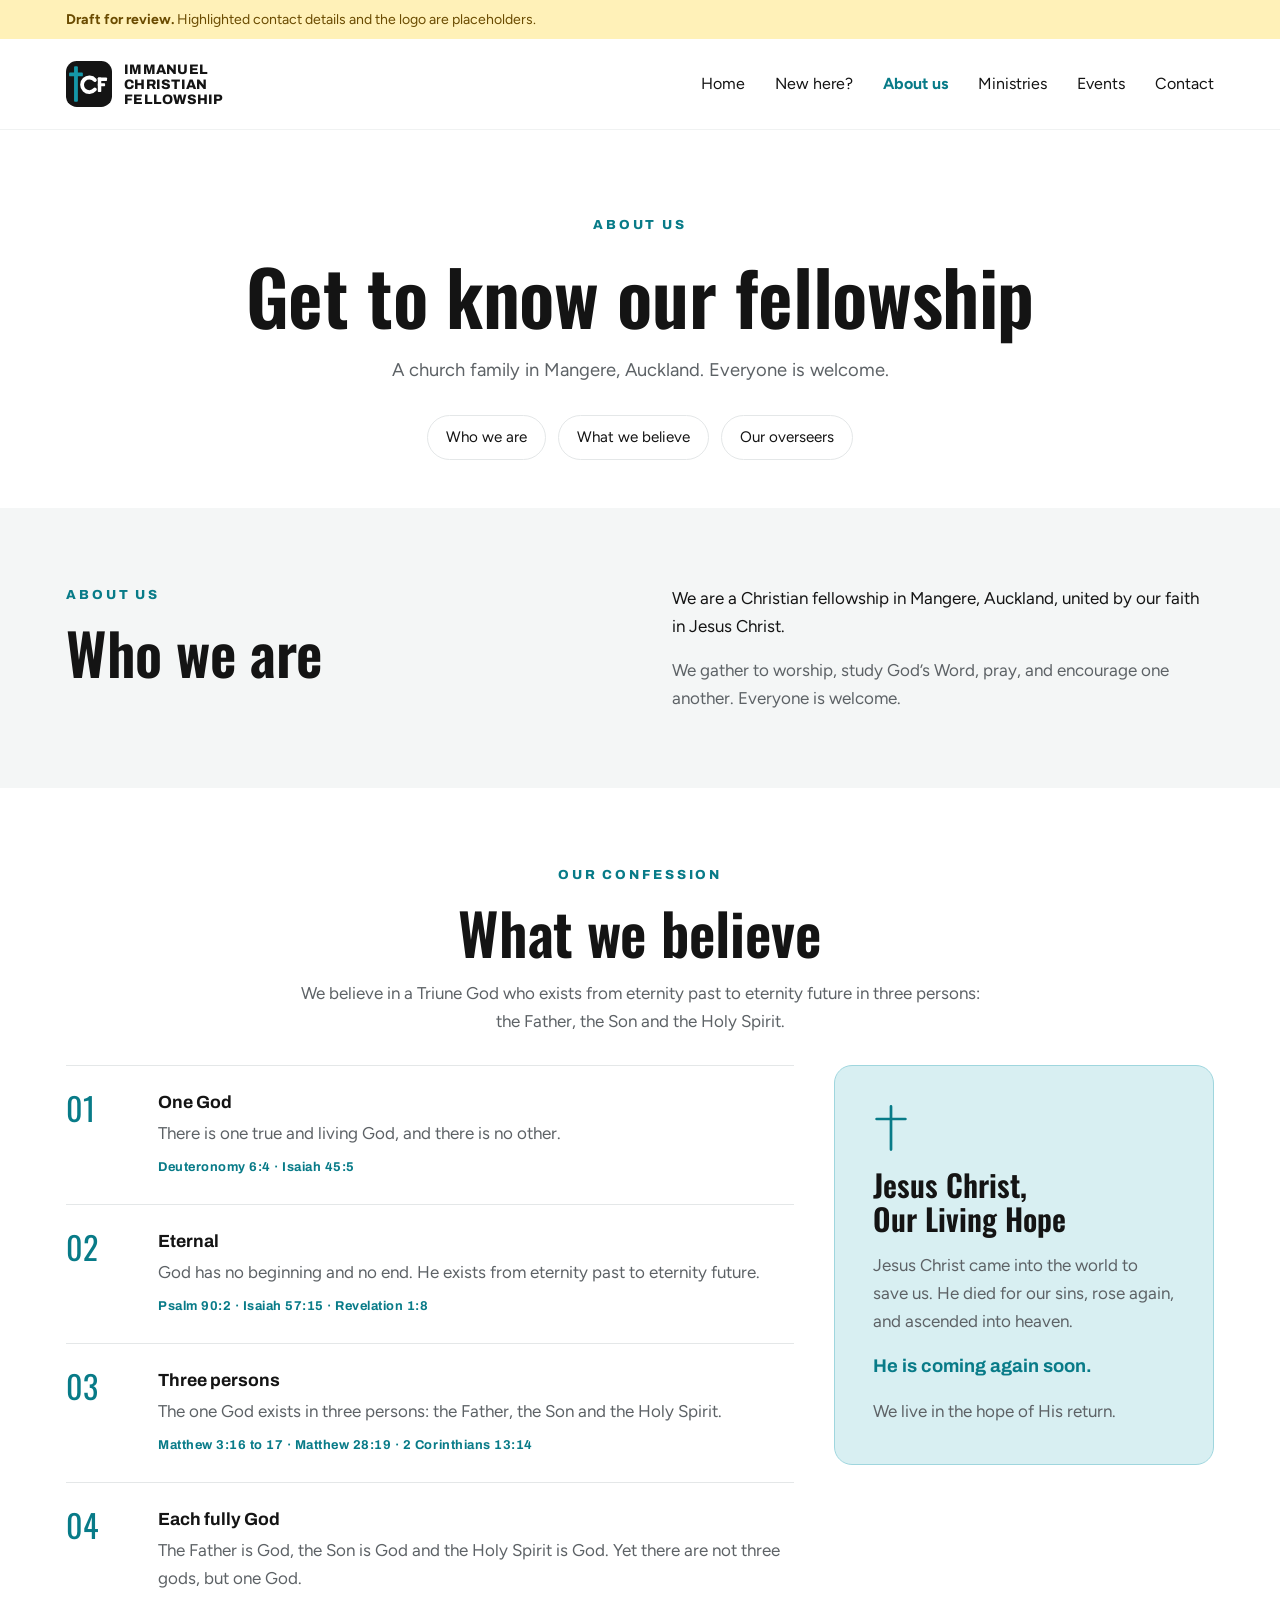
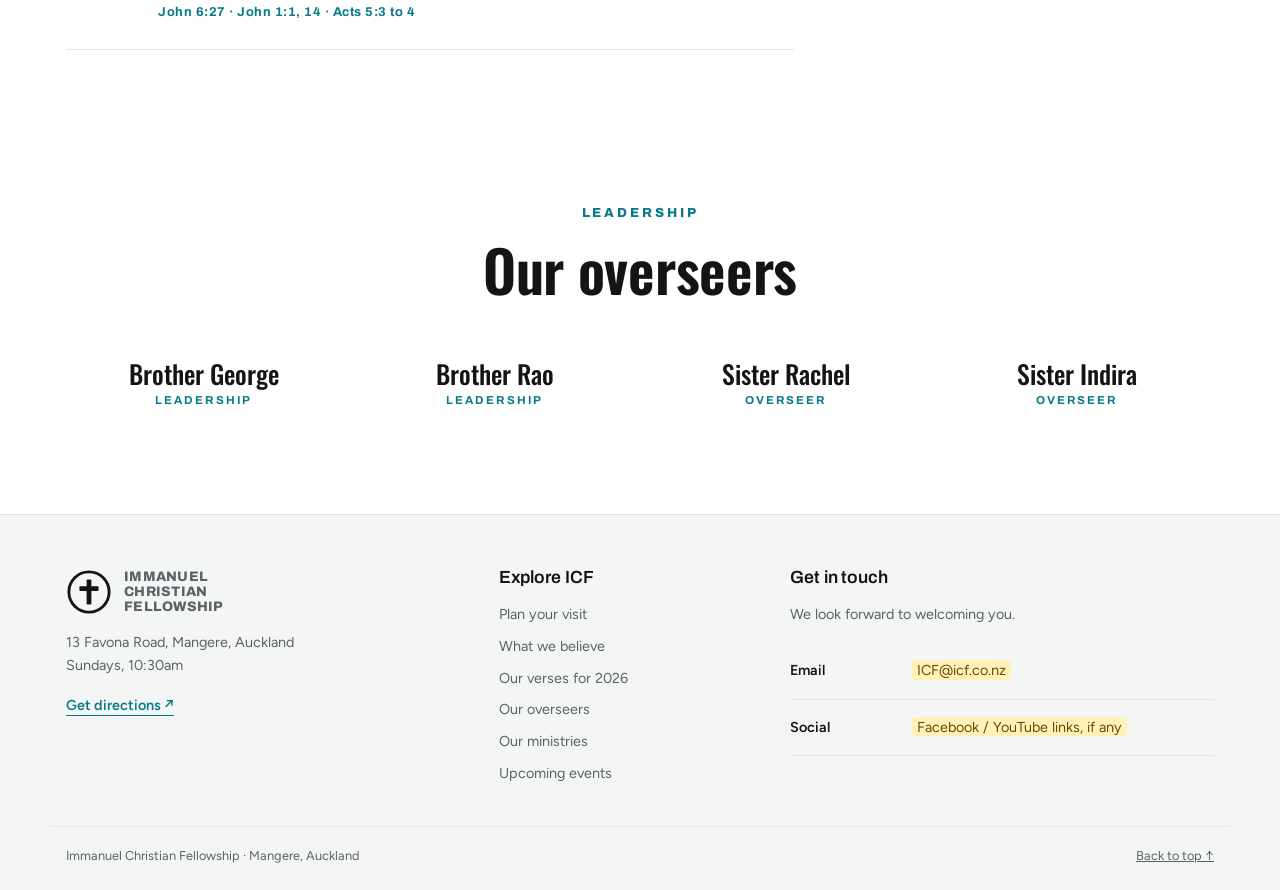
==== commit 0f4f70b5: "replaced logo in all htmls" ====
--- a/about.html
+++ b/about.html
@@ -10,11 +10,7 @@
 <div class="draft" data-draft><div class="wrap"><strong>Draft for review.</strong> Highlighted contact details and the logo are placeholders.</div></div>
 <header class="site"><div class="wrap"><div class="bar"><a class="brand" href="index.html" aria-label="Immanuel Christian Fellowship home">
         <!-- EDIT: placeholder logo, replace with the church's real logo -->
-        <svg viewBox="0 0 48 48" aria-hidden="true">
-          <circle cx="24" cy="24" r="21" fill="none" stroke="#141414" stroke-width="3"/>
-          <rect x="21.5" y="11" width="5" height="26" rx="1" fill="#141414"/>
-          <rect x="14" y="18" width="20" height="5" rx="1" fill="#141414"/>
-        </svg>
+        <img src="assets/logo-placeholder.svg" alt="" width="46" height="46">
         <span class="wordmark">Immanuel<br>Christian<br>Fellowship</span>
       </a>
 <nav class="main" aria-label="Main"><ul><li><a href="index.html">Home</a></li><li><a href="visit.html">New here?</a></li><li><a href="about.html" aria-current="page">About us</a></li><li><a href="ministries.html">Ministries</a></li><li><a href="events.html">Events</a></li><li><a href="#contact">Contact</a></li></ul></nav>
--- a/assets/styles.css
+++ b/assets/styles.css
@@ -43,6 +43,7 @@
 .bar { display: grid; grid-template-columns: auto 1fr auto; align-items: center; gap: 20px; padding-block: 22px; }
 .brand { display: flex; align-items: center; gap: 12px; text-decoration: none; }
 .brand svg { width: 46px; height: 46px; flex-shrink: 0; }
+.brand img { width: 46px; height: 46px; flex-shrink: 0; }
 .wordmark { font-family: var(--label); font-weight: 800; font-size: 0.86rem; line-height: 1.1; letter-spacing: 0.02em; text-transform: uppercase; }
 nav.main ul { list-style: none; margin: 0; padding: 0; display: flex; justify-content: center; gap: 36px; font-size: 1rem; }
 nav.main a { text-decoration: none; }
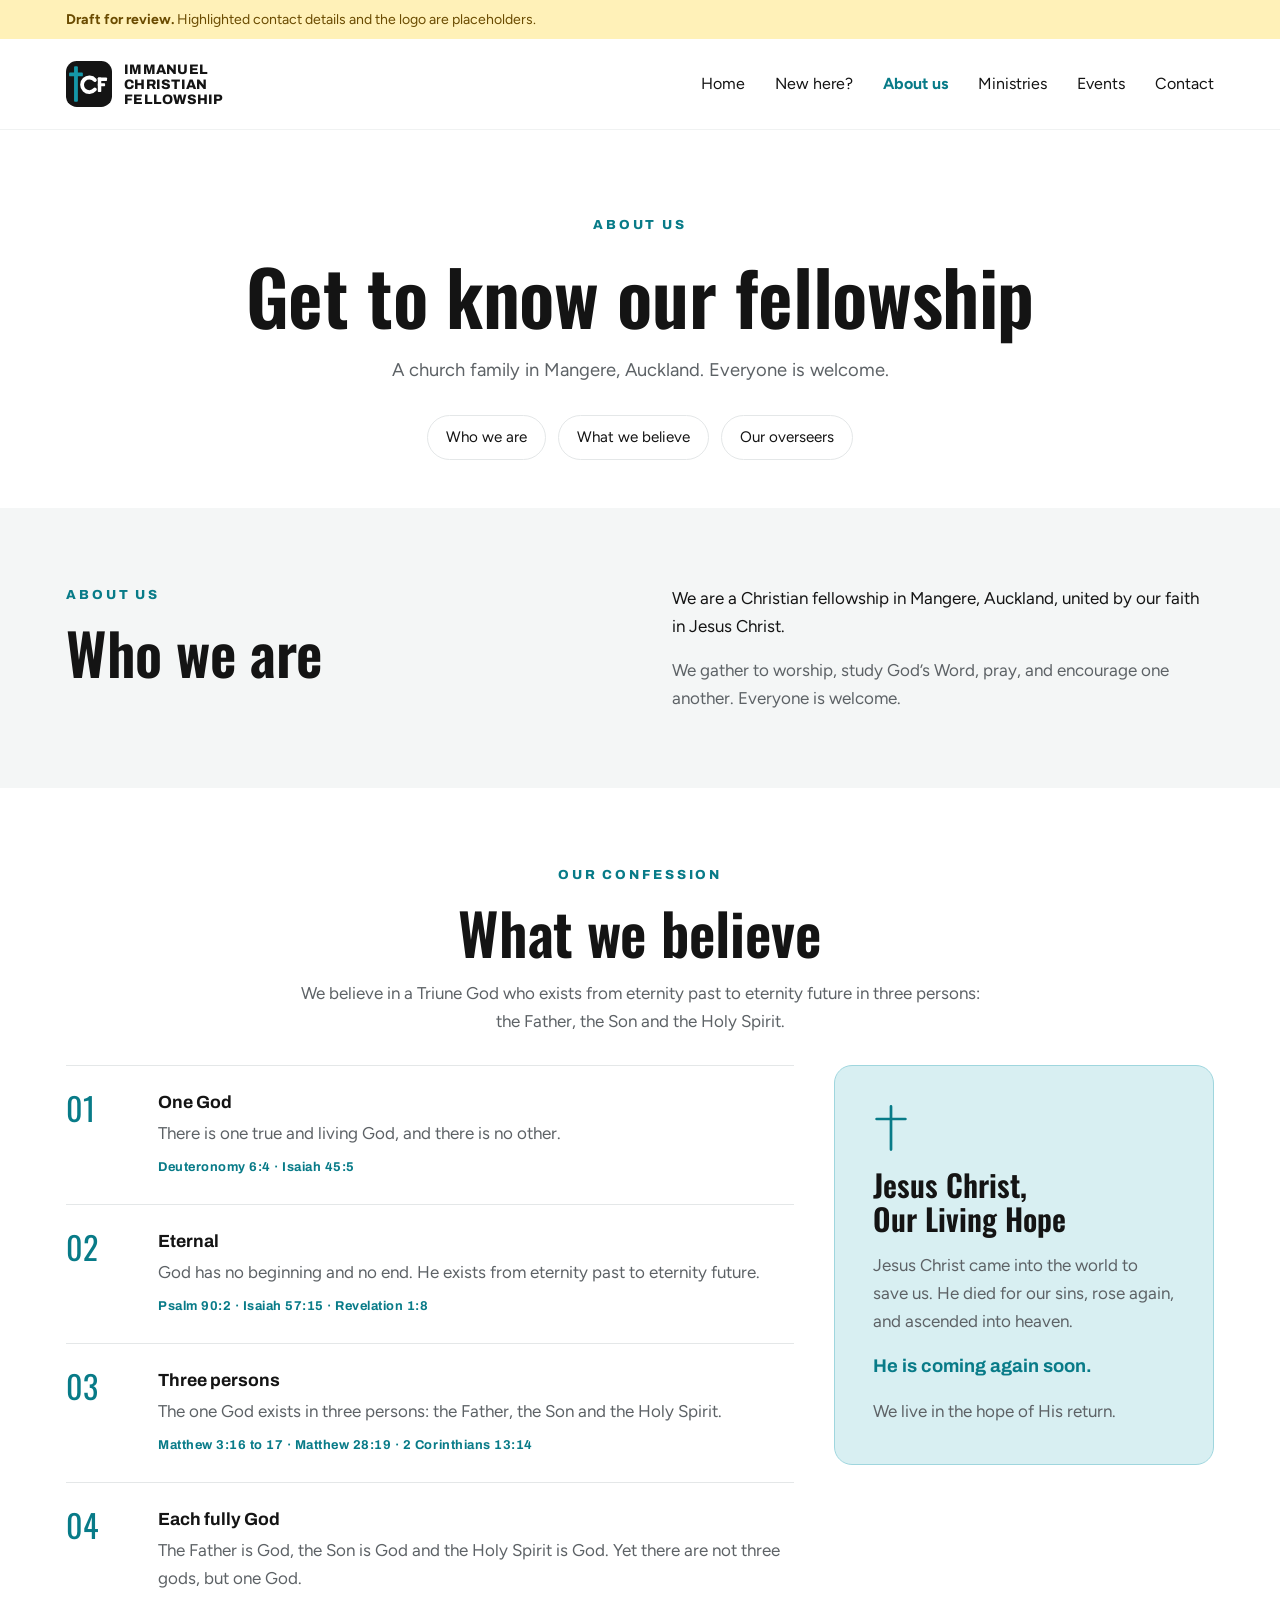
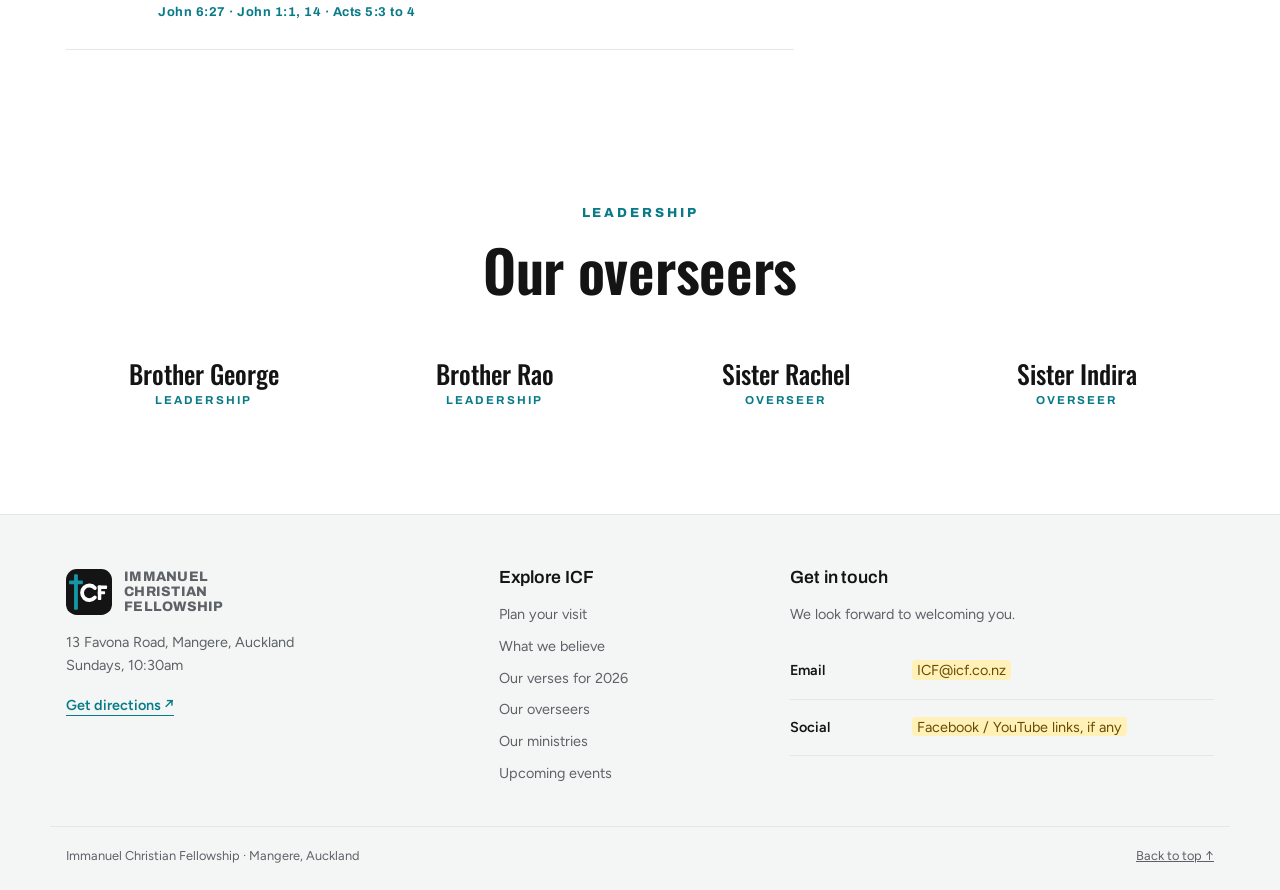
==== commit fa8b503f: "replaced footer logoas well" ====
--- a/about.html
+++ b/about.html
@@ -68,11 +68,7 @@
   </section></main><footer class="site-footer" id="contact"><div class="wrap footer-grid">
 <div class="stack"><a class="brand" href="index.html" aria-label="Immanuel Christian Fellowship home">
         <!-- EDIT: placeholder logo, replace with the church's real logo -->
-        <svg viewBox="0 0 48 48" aria-hidden="true">
-          <circle cx="24" cy="24" r="21" fill="none" stroke="#141414" stroke-width="3"/>
-          <rect x="21.5" y="11" width="5" height="26" rx="1" fill="#141414"/>
-          <rect x="14" y="18" width="20" height="5" rx="1" fill="#141414"/>
-        </svg>
+        <img src="assets/logo-placeholder.svg" alt="" width="46" height="46">
         <span class="wordmark">Immanuel<br>Christian<br>Fellowship</span>
       </a><p class="muted">13 Favona Road, Mangere, Auckland<br>Sundays, 10:30am</p><a class="text-link" href="https://www.google.com/maps/search/?api=1&amp;query=13+Favona+Road+Mangere+Auckland" target="_blank" rel="noopener">Get directions <span aria-hidden="true">↗</span></a></div>
 <div class="stack"><h2 class="footer-title">Explore ICF</h2><ul class="footer-links"><li><a href="visit.html">Plan your visit</a></li><li><a href="about.html#beliefs">What we believe</a></li><li><a href="index.html#verses">Our verses for 2026</a></li><li><a href="about.html#overseers">Our overseers</a></li><li><a href="ministries.html">Our ministries</a></li><li><a href="events.html">Upcoming events</a></li></ul></div>
